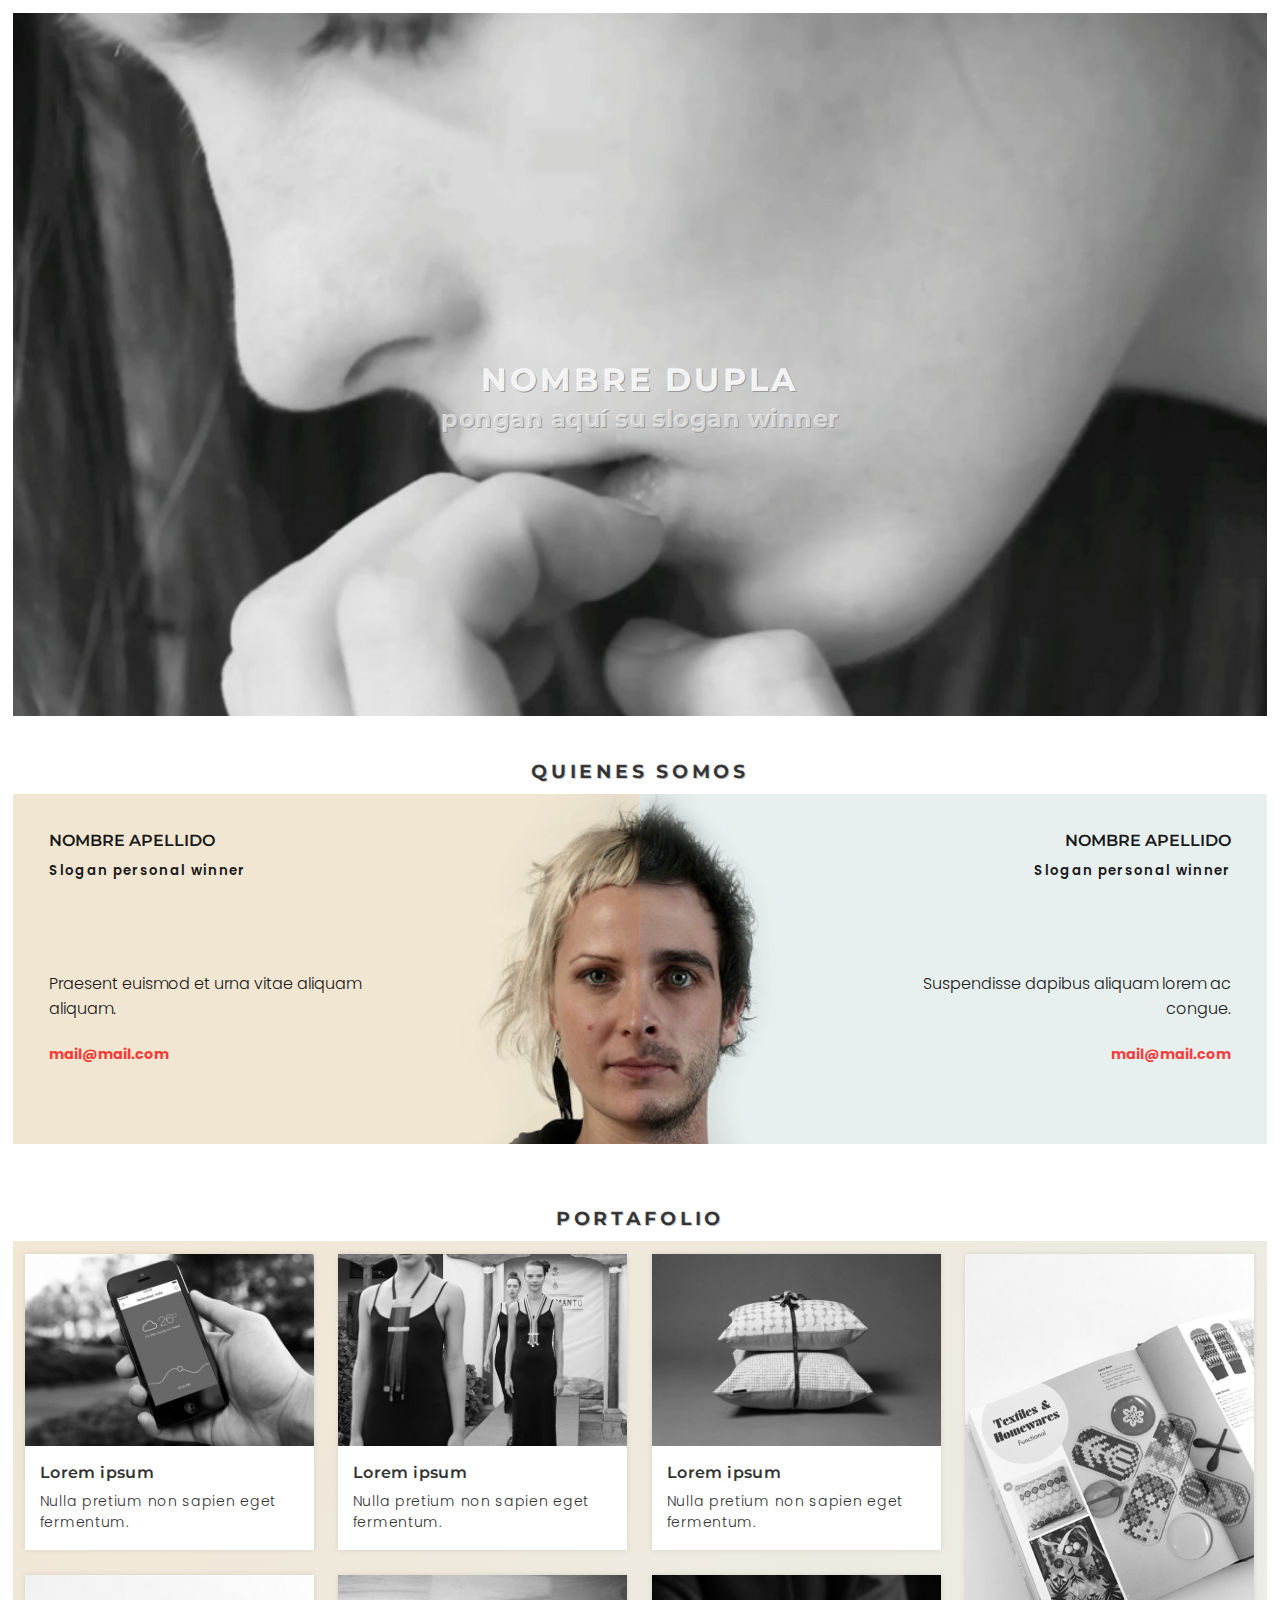
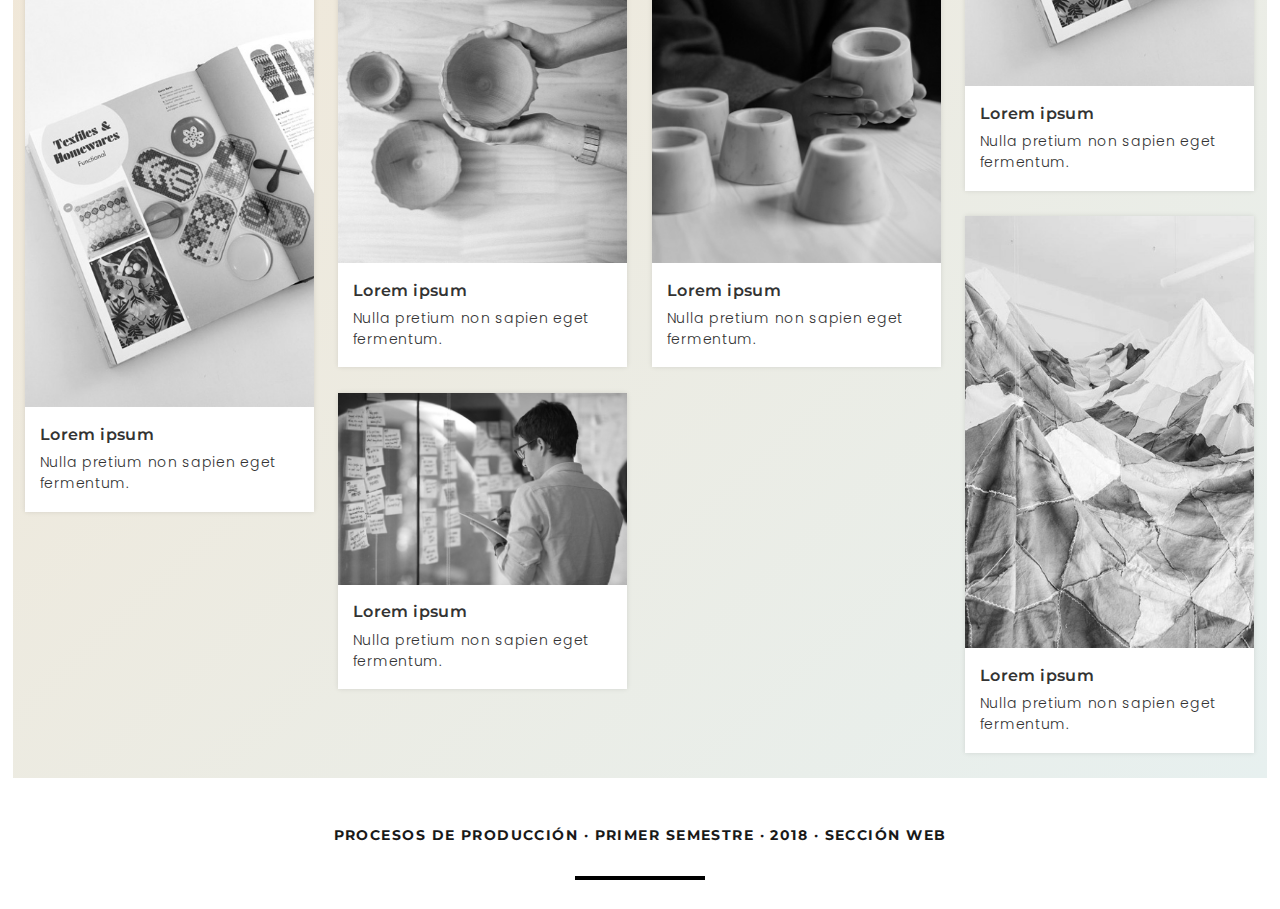
==== plantilla/index.html @ f85005e8 "Add files via upload" ====
<!DOCTYPE HTML>
<html lang="es">
<head>
<meta charset="utf-8">
<meta http-equiv="X-UA-Compatible" content="IE=edge,chrome=1">
<meta name="viewport" content="width=device-width, initial-scale=1, shrink-to-fit=no">
<meta name="title" content="NOMBRE DUPLA">
<title>NOMBRE DUPLA</title>
<!-- Search Engine -->
<meta name="description" content="cambiar">
<meta name="image" content="cambiar por una URL, debes deben la imagen en línea">
<!-- Schema.org for Google -->
<meta itemprop="name" content="cambiar">
<meta itemprop="description" content="cambiar">
<meta itemprop="image" content="cambiar por una URL, deben poner la imagen en línea">
<!-- Twitter -->
<meta name="twitter:card" content="summary">
<meta name="twitter:title" content="cambiar">
<meta name="twitter:description" content="cambiar">
<!-- Open Graph general (Facebook, Pinterest & Google+) -->
<meta name="og:title" content="cambiar">
<meta name="og:description" content="cambiar">
<meta name="og:image" content="cambiar">
<meta name="og:url" content="cambiar">
<meta name="og:site_name" content="cambiar">
<meta name="og:locale" content="es_CL">
<meta name="og:type" content="website">
<!--ahora vinculamos los estilos-->
<link href="https://fonts.googleapis.com/css?family=Montserrat:700|Poppins:300,600" rel="stylesheet">
<link rel="stylesheet" href="estilo.css" type="text/css">
</head>
<body>
<div id="contenido">
<header>
	<h1>NOMBRE DUPLA</h1>
	<h2>pongan aquí su slogan winner</h2>
</header>
<video autoplay loop preload="auto" poster="media/video.jpg">
	<source src="media/video.webm" type="video/webm">
	<source src="media/video.mp4" type="video/mp4">
	<p>Tu navegador no soporta el elemento, actualízate.</p>
</video>
<h3>QUIENES SOMOS</h3>
<div id="somos">
	<div class="dupla primera">
		<h4>NOMBRE APELLIDO</h4>
		<h5>Slogan personal winner</h5>
		<p>Praesent euismod et urna vitae aliquam aliquam.</p>
		<address><a href="mailto:mail@mail.com">mail@mail.com</a></address>
	</div><!--/dupla primera-->
	<div class="dupla segunda">
		<h4>NOMBRE APELLIDO</h4>
		<h5>Slogan personal winner</h5>
		<p>Suspendisse dapibus aliquam lorem ac congue.</p>
		<address><a href="mailto:mail@mail.com">mail@mail.com</a></address>
	</div><!--/dupla segunda-->
	<hr />
</div><!--/somos-->
<h3>PORTAFOLIO</h3>
<div id="portafolio">
	<div class="item">
		<figure><img src="media/foto-01.jpg"/></figure>
	  	<h4>Lorem ipsum</h4>
	  	<p>Nulla pretium non sapien eget fermentum.</p>
	</div><!--/item-->
	<div class="item">
		<figure><img src="media/foto-02.jpg"/></figure>
	  	<h4>Lorem ipsum</h4>
	  	<p>Nulla pretium non sapien eget fermentum.</p>
	</div><!--/item-->
	<div class="item">
		<figure><img src="media/foto-03.jpg"/></figure>
	  	<h4>Lorem ipsum</h4>
	  	<p>Nulla pretium non sapien eget fermentum.</p>
	</div><!--/item-->
	<div class="item">
		<figure><img src="media/foto-04.jpg"/></figure>
	  	<h4>Lorem ipsum</h4>
	  	<p>Nulla pretium non sapien eget fermentum.</p>
	</div><!--/item-->
	<div class="item">
		<figure><img src="media/foto-04.jpg"/></figure>
	  	<h4>Lorem ipsum</h4>
	  	<p>Nulla pretium non sapien eget fermentum.</p>
	</div><!--/item-->
	<div class="item">
		<figure><img src="media/foto-05.jpg"/></figure>
	  	<h4>Lorem ipsum</h4>
	  	<p>Nulla pretium non sapien eget fermentum.</p>
	</div><!--/item-->
	<div class="item">
		<figure><img src="media/foto-06.jpg"/></figure>
	  	<h4>Lorem ipsum</h4>
	  	<p>Nulla pretium non sapien eget fermentum.</p>
	</div><!--/item-->
	<div class="item">
		<figure><img src="media/foto-07.jpg"/></figure>
	  	<h4>Lorem ipsum</h4>
	  	<p>Nulla pretium non sapien eget fermentum.</p>
	</div><!--/item-->
	<div class="item">
		<figure><img src="media/foto-08.jpg"/></figure>
	  	<h4>Lorem ipsum</h4>
	  	<p>Nulla pretium non sapien eget fermentum.</p>
	</div><!--/item-->
</div><!--/portafolio-->

<footer>
	<p>Procesos de Producción · primer semestre · 2018 · sección web</p>
	<hr />
</footer>

</div><!--/contenido-->
<script src="masonry.pkgd.min.js"></script>
<script>
window.onload = function() {
var container = document.querySelector('#portafolio');
var msnry = new Masonry( portafolio, {
  itemSelector: '.item'
});
};
</script>
</body>
</html>
---- plantilla/estilo.css ----
*{
	margin:0;
	padding:0;
}

body{
	background:rgba(255,255,255,1);
	color:rgba(25,25,25,1);
	font-family: 'Poppins', sans-serif;
	font-weight:300;
}

h1, h2, h3, h4{
	font-family: 'Montserrat', sans-serif; 
	font-weight:700; 
}

h1{
	letter-spacing:0.1em;
	color:rgba(255,255,255,0.9);
	text-shadow: 1px 1px 0 #999;	
	text-align:center;
}

h2{
	letter-spacing:0.02em; 
	color:rgba(255,255,255,0.6); 
	padding:0.2em 0; 
	text-shadow: 1px 1px 0 #999;
	text-align:center;		
}

h3{
	letter-spacing:0.2em; 
	color:rgba(0,0,0,.75); 
	padding:2em 0 0.6em 0; 
	text-shadow: 1px 1px 0 #ccc;
	text-align:center;	
}

h4, h5, h6{
	font-weight:left;
	font-weight:600; 	
}

#contenido{width:98%; margin:1% auto;}

header{
	width:98%;
	top:40%;
	position: absolute;
	text-align:center;
	z-index:9;
	color:white;
}

@media screen and (max-width: 980px){
	header{top:20%;}
}

@media screen and (max-width: 760px){
	header{top:10%;}
}

video{
	width:100%;
	height:auto;
	}

#somos{
	width:100%;
	background:rgb(250,250,250);
	margin-bottom:2%;
	}

.dupla{
	width:46%;
	padding:2%;
	float:left;
	background-color:red;
	}

.dupla a{
	color:rgba(255,0,0,0.75);
	text-decoration:none;
	font-weight:700;
}

.dupla a:hover{
	color:rgba(255,0,0,1);
	text-decoration:underline;
}

.primera{
	min-height:300px;
	text-align:left;
	background-color:rgba(241,230,210,1);
	background-image:url('media/dupla-01.jpg');
	background-position:top right;
	background-repeat:no-repeat;
	background-size:auto 100%;
}
.primera h4{padding: 2% 40% 1% 2%;}

.primera h5{padding: 1% 40% 2% 2%; margin-bottom:5em; letter-spacing:0.1em;}

.primera p{padding: 2% 40% 2% 2%;}

.primera address{padding: 2% 40% 2% 2%; font-size:0.9em; font-style:normal;}

.segunda{
	min-height:300px;
	text-align:right;
	background-color:rgba(231,240,239,1);
	background-image:url('media/dupla-02.jpg');
	background-position:top left;
	background-repeat:no-repeat;
	background-size:auto 100%;
}

.segunda h4{padding: 2% 2% 1% 40%;}

.segunda h5{padding: 1% 2% 2% 40%; margin-bottom:5em; letter-spacing:0.1em;}

.segunda p{padding: 2% 2% 2% 40%;}

.segunda address{padding: 2% 2% 2% 40%; font-size:0.9em; font-style:normal;}

#somos hr{
	clear:both;
	border:none;
	}

#portafolio{
	width:100%;
	padding-bottom:1%;
	background:linear-gradient(to bottom right, #F2E6D4, #E7F0EF);
}

.item {
	width:23%;
	margin:1%;
	color:#333;
	background:white;
	box-shadow:0 0 5px rgba(0,0,0,.1);
}

.item:hover{
	cursor:crosshair;
}

.item figure{
	overflow:hidden;
}

.item figure img{
	width:100%; 
	height:auto; 
	margin-bottom:-4px;
	filter: grayscale(1);
}

.item:hover figure img{
	transform:scale(1.25);
	filter: grayscale(0);	
	transition:all ease-out 0.5s;
}

.item h4{
	font-size:1em;
	letter-spacing:0.025em;
	margin:5% 5% 3% 5%;
}

.item p{
	font-size:0.875em;
	letter-spacing:0.05em;
	margin:2% 5% 6% 5%;
}

footer{
	width:100%;
	padding:3em 0 1em 0;
	text-align:center;
	font-family: 'Montserrat', sans-serif; 
	font-weight:700; 	
}

footer p{
	text-transform:uppercase;
	letter-spacing:0.1em;
	font-size:0.9em;
	}

footer hr{
	border:2px solid #000;
	width:10%;
	margin:2em auto 0 auto;
	}

@media screen and (orientation: portrait){

	.dupla{
		width:96%;
		padding:2%;
		float:left;
	}
	.item{
		width:48%;
		margin:1%;
		background:#F0E5D3;
		color:#333;
	}

	footer hr{
	width:20%;
	}
}
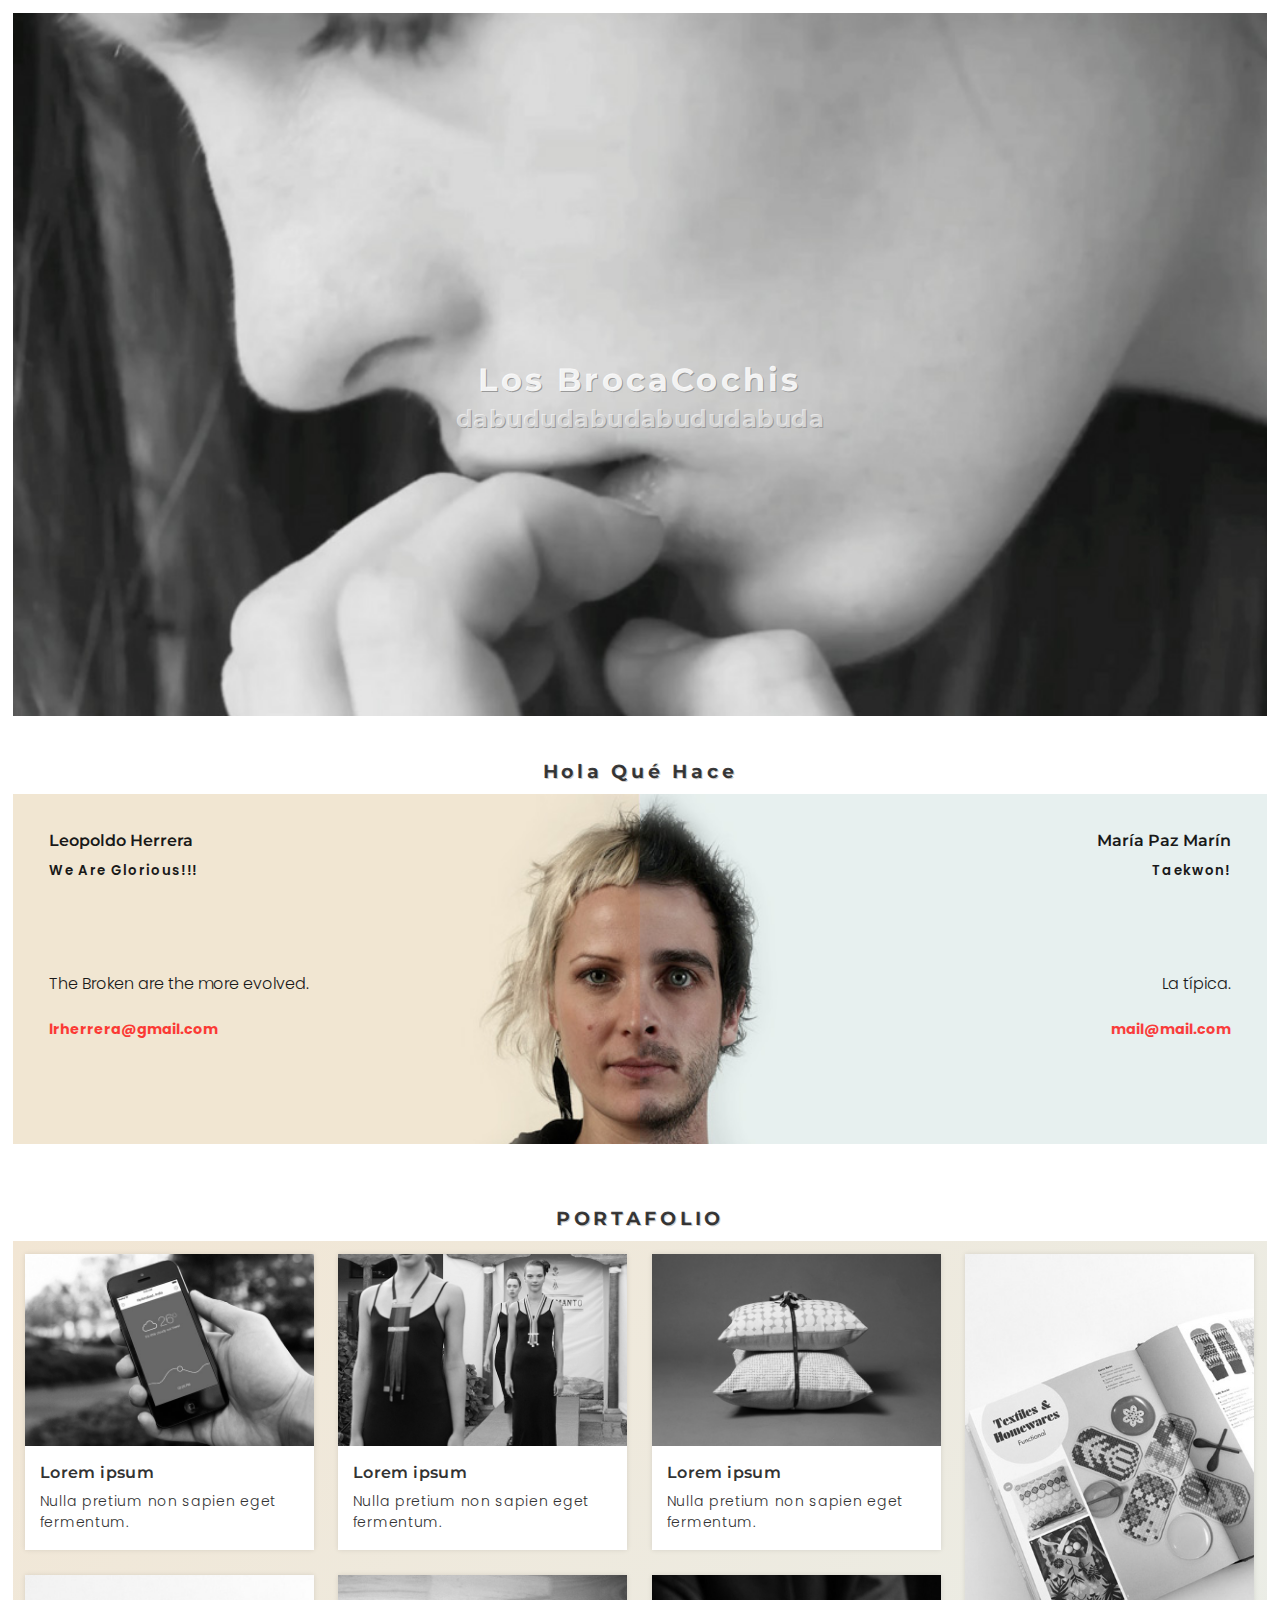
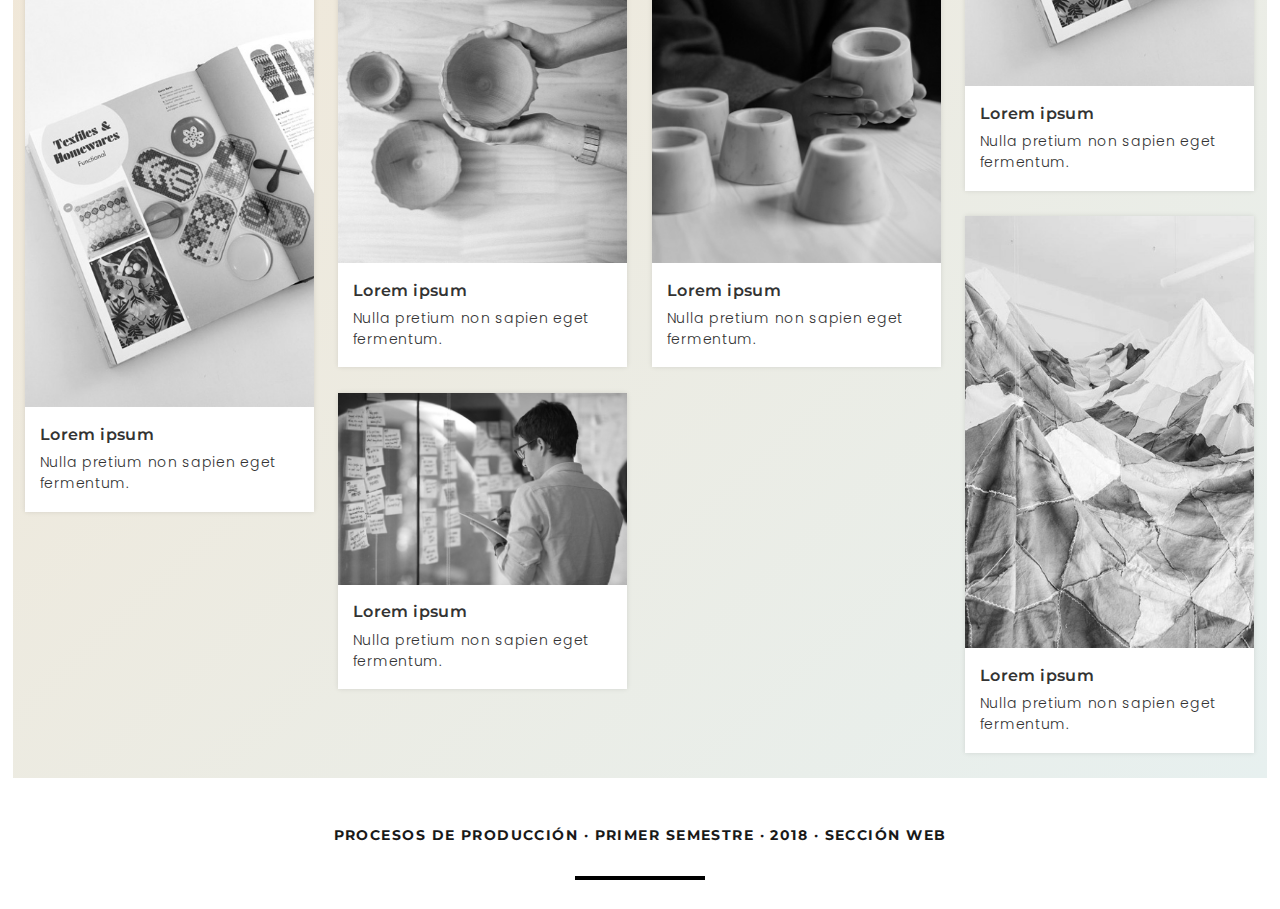
==== commit fb44b6e2: "Add files via upload" ====
--- a/plantilla/index.html
+++ b/plantilla/index.html
@@ -5,7 +5,7 @@
 <meta http-equiv="X-UA-Compatible" content="IE=edge,chrome=1">
 <meta name="viewport" content="width=device-width, initial-scale=1, shrink-to-fit=no">
 <meta name="title" content="NOMBRE DUPLA">
-<title>NOMBRE DUPLA</title>
+<title>Herrera & Marín</title>
 <!-- Search Engine -->
 <meta name="description" content="cambiar">
 <meta name="image" content="cambiar por una URL, debes deben la imagen en línea">
@@ -32,27 +32,27 @@
 <body>
 <div id="contenido">
 <header>
-	<h1>NOMBRE DUPLA</h1>
-	<h2>pongan aquí su slogan winner</h2>
+	<h1>Los BrocaCochis</h1>
+	<h2>dabududabudabududabuda</h2>
 </header>
 <video autoplay loop preload="auto" poster="media/video.jpg">
-	<source src="media/video.webm" type="video/webm">
+	<source src="https://www.youtube.com/watch?v=NYUYmgE9dyQ" type="video/webm">
 	<source src="media/video.mp4" type="video/mp4">
 	<p>Tu navegador no soporta el elemento, actualízate.</p>
 </video>
-<h3>QUIENES SOMOS</h3>
+<h3>Hola Qué Hace</h3>
 <div id="somos">
 	<div class="dupla primera">
-		<h4>NOMBRE APELLIDO</h4>
-		<h5>Slogan personal winner</h5>
-		<p>Praesent euismod et urna vitae aliquam aliquam.</p>
-		<address><a href="mailto:mail@mail.com">mail@mail.com</a></address>
+		<h4>Leopoldo Herrera</h4>
+		<h5>We Are Glorious!!!</h5>
+		<p>The Broken are the more evolved.</p>
+		<address><a href="mailto:lrherrera@uc.cl">lrherrera@gmail.com</a></address>
 	</div><!--/dupla primera-->
 	<div class="dupla segunda">
-		<h4>NOMBRE APELLIDO</h4>
-		<h5>Slogan personal winner</h5>
-		<p>Suspendisse dapibus aliquam lorem ac congue.</p>
-		<address><a href="mailto:mail@mail.com">mail@mail.com</a></address>
+		<h4>María Paz Marín</h4>
+		<h5>Taekwon!</h5>
+		<p>La típica.</p>
+		<address><a href="mailto:mpmarin1@uc.cl">mail@mail.com</a></address>
 	</div><!--/dupla segunda-->
 	<hr />
 </div><!--/somos-->
